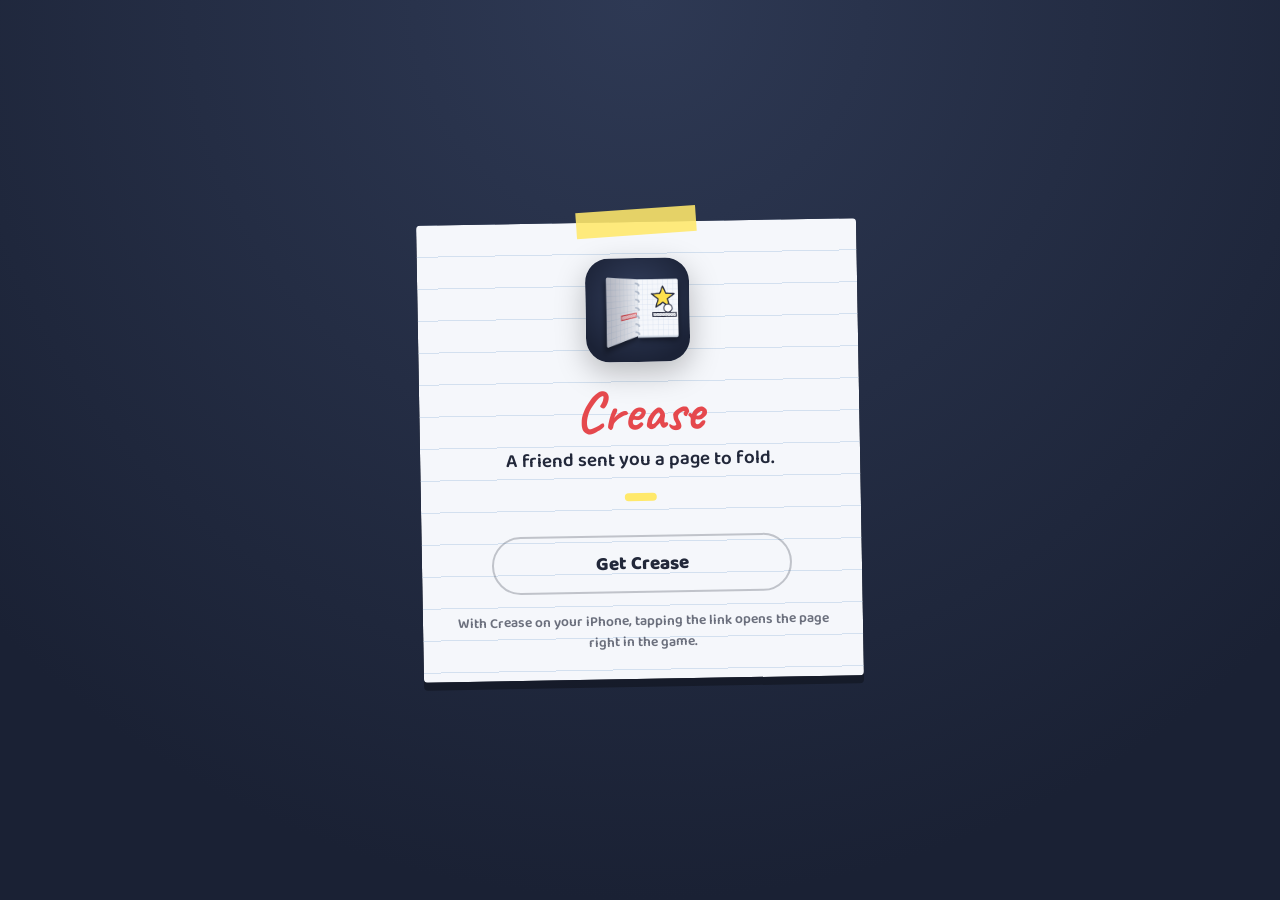
==== play/index.html @ e9d42beb "creasegame.com: home page, shared-link page, universal links file, privacy and support Co-Authored-B" ====
<!doctype html>
<html lang="en">
<head>
  <meta charset="utf-8">
  <meta name="viewport" content="width=device-width, initial-scale=1">
  <meta name="robots" content="noindex">
  <title>Crease: a page from a friend</title>
  <meta name="description" content="A friend sent you a Crease page. Open it in Crease and fold the page to reach the star.">
  <meta property="og:title" content="Crease">
  <meta property="og:description" content="A friend sent you a page. Fold the page, roll the ball, reach the star.">
  <meta property="og:image" content="https://creasegame.com/assets/og.jpg">
  <meta property="og:image:width" content="1200">
  <meta property="og:image:height" content="630">
  <meta name="twitter:card" content="summary_large_image">
  <link rel="icon" href="../assets/favicon.png">
  <link rel="apple-touch-icon" href="../assets/apple-touch-icon.png">
  <link rel="preconnect" href="https://fonts.googleapis.com">
  <link rel="preconnect" href="https://fonts.gstatic.com" crossorigin>
  <link href="https://fonts.googleapis.com/css2?family=Baloo+2:wght@600;800&family=Caveat:wght@700&display=swap" rel="stylesheet">
  <link rel="stylesheet" href="../assets/site.css">
  <style>
    body { min-height: 100vh; display: flex; align-items: center; justify-content: center; padding: 30px 16px; }
    .card { width: 100%; max-width: 440px; padding: 36px 26px 26px; text-align: center; transform: rotate(-1deg); }
    img.icon { width: 104px; height: 104px; border-radius: 24px; box-shadow: 0 10px 30px rgba(0,0,0,.25); }
    h1 { font-family: "Caveat", cursive; font-size: 56px; line-height: 1; margin: 14px 0 6px; color: var(--red); }
    .what { font-size: 19px; margin: 0 0 18px; }
    .race { display: inline-block; background: var(--sun); padding: 4px 16px; border-radius: 99px; font-weight: 800; margin-bottom: 16px; }
    a.btn { display: block; margin: 10px auto 0; max-width: 300px; padding: 13px 18px; border-radius: 99px; font-weight: 800; font-size: 19px; text-decoration: none; }
    a.open { background: var(--red); color: #fff; box-shadow: 0 5px 0 #B23237; }
    a.get { color: var(--ink); border: 2px solid rgba(34,40,58,.25); }
    p.small { font-size: 14px; opacity: .65; margin: 18px 0 0; }
  </style>
</head>
<body>
  <main class="paper card">
    <div class="tape"></div>
    <img class="icon" src="../assets/icon.png" alt="Crease app icon">
    <h1 id="title">Crease</h1>
    <p class="what" id="what">A friend sent you a page to fold.</p>
    <div class="race" id="race" hidden></div>
    <a class="btn open" id="open" href="#">Open in Crease</a>
    <a class="btn get" href="../">Get Crease</a>
    <p class="small">With Crease on your iPhone, tapping the link opens the page right in the game.</p>
  </main>
  <script>
    (function () {
      var frag = (location.hash || "").replace(/^#/, "");
      var open = document.getElementById("open");
      if (!frag) { open.style.display = "none"; return; }
      var head = frag.split("&")[0];
      var params = {};
      frag.split("&").slice(1).forEach(function (kv) {
        var p = kv.split("="); params[p[0]] = decodeURIComponent((p[1] || "").replace(/\+/g, " "));
      });
      var what = document.getElementById("what"), title = document.getElementById("title");
      var m;
      if (/^d\d+$/.test(head)) { what.textContent = "Daily Fold number " + head.slice(1) + "."; }
      else if ((m = head.match(/^w(\d+)-(\d+)$/))) { what.textContent = "World " + m[1] + ", page " + m[2] + "."; }
      else { what.textContent = "A page your friend built."; }
      if (params.t) {
        var who = params.n || "Your friend";
        var folds = params.f === "1" ? "1 fold" : (params.f || "?") + " folds";
        title.textContent = "Race my ghost";
        var race = document.getElementById("race");
        race.textContent = who + ": " + folds + ", " + (Number(params.t) / 100).toFixed(2) + "s";
        race.hidden = false;
      }
      // If the link opened here in Safari, this hands it to the app.
      open.href = "crease://open#" + frag;
    })();
  </script>
</body>
</html>
---- assets/site.css ----
:root {
  --desk: #1A2134; --desk2: #2E3954; --paper: #F5F7FB; --grid: #D3E0EF;
  --ink: #22283A; --red: #E5484D; --blue: #3E7BE0; --green: #2FA36B; --purple: #8E5BD9;
  --sun: #FFE96B; --muted: rgba(244,247,251,.7);
}
* { box-sizing: border-box; }
html { scroll-behavior: smooth; }
html { background: var(--desk); }
body { margin: 0; min-height: 100vh; color: #F4F7FB; font-family: "Baloo 2", system-ui, sans-serif; font-weight: 600; line-height: 1.5;
  background: radial-gradient(circle at 50% 0, var(--desk2), var(--desk) 900px) no-repeat, var(--desk); }
a { color: inherit; }
.wrap { max-width: 1080px; margin: 0 auto; padding: 0 20px; }
.hand { font-family: "Caveat", cursive; font-weight: 700; }

header.top { padding: 18px 0; }
header.top .wrap { display: flex; align-items: center; justify-content: space-between; }
.brand { display: flex; align-items: center; gap: 10px; text-decoration: none; font-size: 30px; }
.brand img { width: 40px; height: 40px; border-radius: 10px; }
header nav a { margin-left: 18px; text-decoration: none; color: var(--muted); }
header nav a:hover { color: #fff; }

/* Paper cards with tape */
.paper { position: relative; background: var(--paper); color: var(--ink); border-radius: 4px; box-shadow: 0 8px 0 rgba(0,0,0,.3);
  background-image: repeating-linear-gradient(transparent 0 31px, var(--grid) 31px 32px); }
.paper.grid { background-image: linear-gradient(var(--grid) 1px, transparent 1px), linear-gradient(90deg, var(--grid) 1px, transparent 1px); background-size: 26px 26px; }
.tape { position: absolute; top: -13px; left: 50%; width: 120px; height: 26px; margin-left: -60px; background: rgba(255,233,107,.88); transform: rotate(-3deg); }

/* Hero */
.hero { padding: 40px 0 70px; text-align: center; }
.logo { display: inline-flex; font-family: "Caveat", cursive; font-size: clamp(76px, 15vw, 150px); line-height: 1; perspective: 600px; }
.logo span { background: var(--paper); padding: 4px 18px 10px; box-shadow: 0 8px 0 rgba(0,0,0,.3); }
.logo .l { color: var(--red); border-radius: 14px 0 0 14px; padding-left: 26px; transform-origin: right center; animation: fold 1.6s .3s cubic-bezier(.5,1.6,.5,1) both; }
.logo .r { color: var(--ink); border-radius: 0 14px 14px 0; padding-right: 30px; }
@keyframes fold { 0% { transform: rotateY(-170deg); } 100% { transform: rotateY(0); } }
.tagline { font-family: "Caveat", cursive; font-size: clamp(26px, 4vw, 36px); color: var(--muted); margin: 18px 0 26px; }
.cta { display: inline-block; padding: 14px 28px; border-radius: 99px; background: var(--red); color: #fff; text-decoration: none; font-weight: 800; font-size: 19px;
  box-shadow: 0 5px 0 #B23237; transition: transform .15s; }
.cta:hover { transform: translateY(-2px); }
.cta.soft { background: transparent; box-shadow: none; border: 2px solid rgba(255,255,255,.35); margin-left: 10px; }
.hero-shot { margin: 46px auto 0; max-width: 900px; transform: rotate(-1deg); padding: 12px; }
.hero-shot img { width: 100%; display: block; border-radius: 6px; }

/* Sections */
section.feature { padding: 46px 0; }
.row { display: grid; grid-template-columns: 1fr 1.25fr; gap: 40px; align-items: center; }
.row.flip { grid-template-columns: 1.25fr 1fr; }
.row.flip .text { order: 2; }
.feature h2 { font-family: "Caveat", cursive; font-size: clamp(40px, 6vw, 58px); line-height: 1; margin: 0 0 12px; }
.feature p { font-size: 18px; color: var(--muted); margin: 0 0 10px; }
.shot { padding: 10px; transform: rotate(1deg); }
.row.flip .shot { transform: rotate(-1deg); }
.shot img { width: 100%; display: block; border-radius: 4px; }
.pieces { display: flex; gap: 10px; flex-wrap: wrap; margin-top: 14px; }
.chip { padding: 5px 14px; border-radius: 99px; font-size: 15px; color: #fff; }

.cards { display: grid; grid-template-columns: repeat(3, 1fr); gap: 26px; padding: 30px 0 60px; }
.cards .paper { padding: 30px 22px 22px; }
.cards .paper:nth-child(1) { transform: rotate(-1.5deg); }
.cards .paper:nth-child(2) { transform: rotate(1deg); }
.cards .paper:nth-child(3) { transform: rotate(-.5deg); }
.cards h3 { font-family: "Caveat", cursive; font-size: 36px; margin: 0 0 4px; line-height: 1.1; }
.cards p { margin: 0; font-size: 16px; }

.duo { text-align: center; padding: 30px 0 70px; }
.duo .paper { display: inline-block; max-width: 640px; padding: 30px 30px 24px; transform: rotate(-.6deg); }
.duo h2 { font-family: "Caveat", cursive; font-size: 46px; margin: 0; color: var(--purple); }
.duo p { font-size: 18px; margin: 6px 0 0; }

footer { padding: 30px 0 50px; color: var(--muted); font-size: 15px; }
footer .wrap { display: flex; gap: 20px; flex-wrap: wrap; }

/* Plain text pages */
.doc { max-width: 760px; margin: 20px auto 60px; padding: 40px 34px 30px; }
.doc h1 { font-family: "Caveat", cursive; font-size: 54px; margin: 0 0 10px; color: var(--red); line-height: 1; }
.doc h2 { font-family: "Caveat", cursive; font-size: 34px; margin: 26px 0 4px; }
.doc p, .doc li { font-size: 17px; font-weight: 500; }

@media (max-width: 760px) {
  .row, .row.flip { grid-template-columns: 1fr; gap: 20px; }
  .row.flip .text { order: 0; }
  .cards { grid-template-columns: 1fr; }
  header nav a { margin-left: 12px; font-size: 15px; }
  .cta.soft { margin: 12px 0 0; }
}
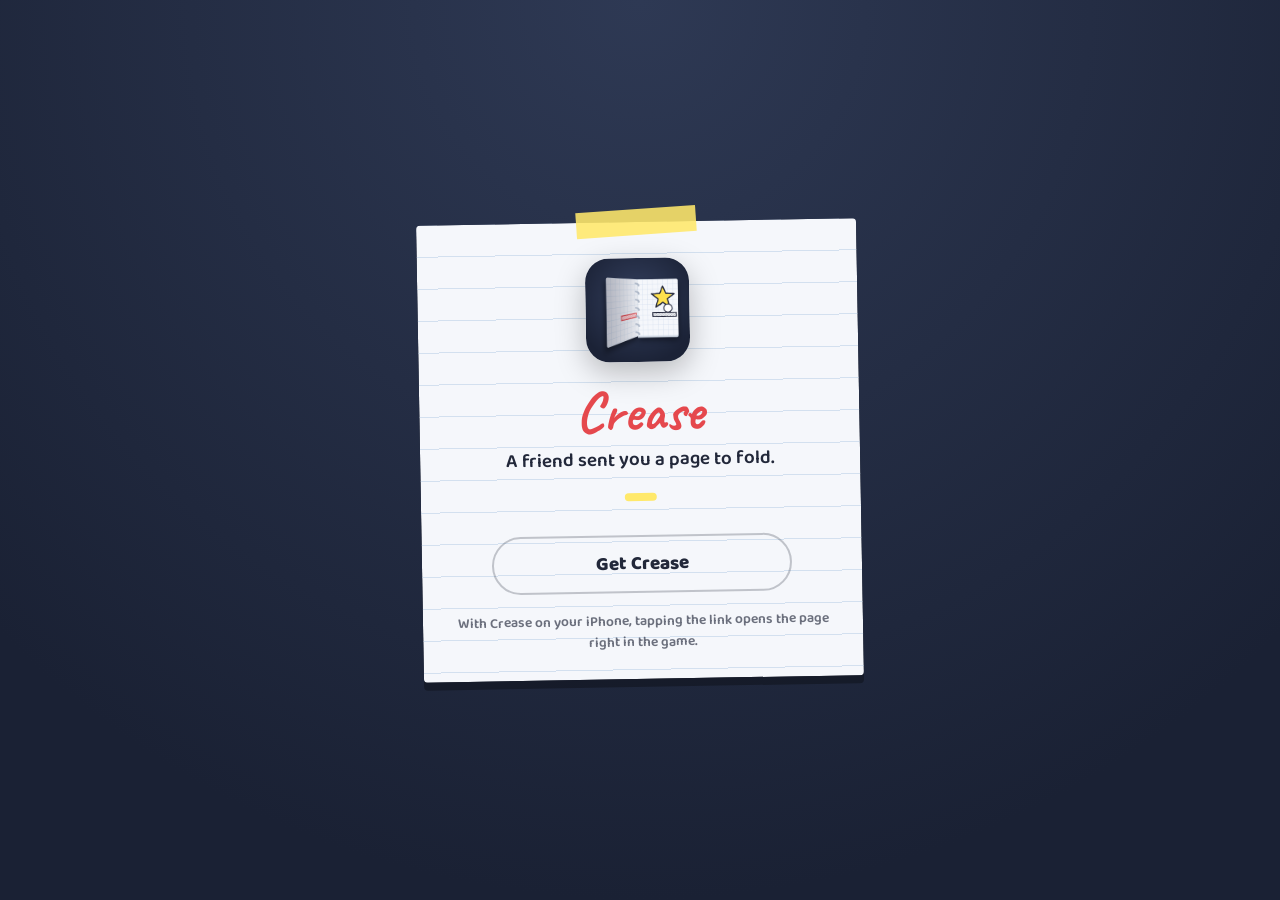
==== commit a6fd416e: "Serve the app's own fonts so headings never fall back to a serif Co-Authored-By: Claude Opus 5.5 <no" ====
--- a/play/index.html
+++ b/play/index.html
@@ -14,9 +14,6 @@
   <meta name="twitter:card" content="summary_large_image">
   <link rel="icon" href="../assets/favicon.png">
   <link rel="apple-touch-icon" href="../assets/apple-touch-icon.png">
-  <link rel="preconnect" href="https://fonts.googleapis.com">
-  <link rel="preconnect" href="https://fonts.gstatic.com" crossorigin>
-  <link href="https://fonts.googleapis.com/css2?family=Baloo+2:wght@600;800&family=Caveat:wght@700&display=swap" rel="stylesheet">
   <link rel="stylesheet" href="../assets/site.css">
   <style>
     body { min-height: 100vh; display: flex; align-items: center; justify-content: center; padding: 30px 16px; }
--- a/assets/site.css
+++ b/assets/site.css
@@ -1,3 +1,6 @@
+@font-face { font-family: "Caveat"; font-weight: 700; font-display: swap; src: url("fonts/Caveat-Bold.ttf") format("truetype"); }
+@font-face { font-family: "Baloo 2"; font-weight: 800; font-display: swap; src: url("fonts/Baloo2-ExtraBold.ttf") format("truetype"); }
+@font-face { font-family: "Baloo 2"; font-weight: 500 600; font-display: swap; src: url("fonts/Baloo2-SemiBold.ttf") format("truetype"); }
 :root {
   --desk: #1A2134; --desk2: #2E3954; --paper: #F5F7FB; --grid: #D3E0EF;
   --ink: #22283A; --red: #E5484D; --blue: #3E7BE0; --green: #2FA36B; --purple: #8E5BD9;
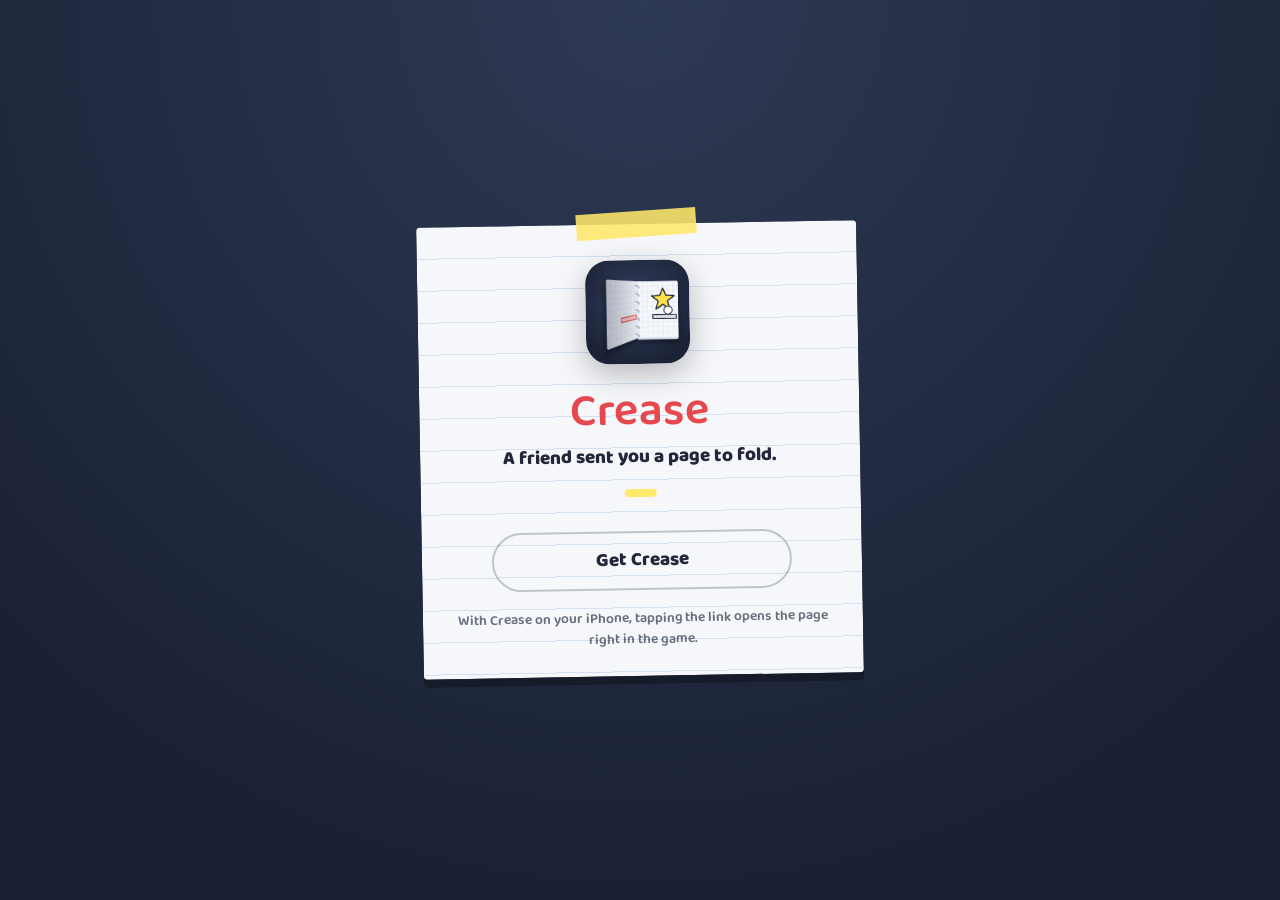
==== commit 6cbf2109: "Site type: Permanent Marker headings with Baloo 2 body text Co-Authored-By: Claude Opus 5.5 <noreply" ====
--- a/play/index.html
+++ b/play/index.html
@@ -19,8 +19,8 @@
     body { min-height: 100vh; display: flex; align-items: center; justify-content: center; padding: 30px 16px; }
     .card { width: 100%; max-width: 440px; padding: 36px 26px 26px; text-align: center; transform: rotate(-1deg); }
     img.icon { width: 104px; height: 104px; border-radius: 24px; box-shadow: 0 10px 30px rgba(0,0,0,.25); }
-    h1 { font-family: "Caveat", cursive; font-size: 56px; line-height: 1; margin: 14px 0 6px; color: var(--red); }
-    .what { font-size: 19px; margin: 0 0 18px; }
+    h1 { font-family: "Marker", "Baloo 2", sans-serif; font-weight: 400; font-size: 46px; line-height: 1.1; margin: 14px 0 6px; color: var(--red); }
+    .what { font-size: 19px; font-weight: 800; margin: 0 0 18px; }
     .race { display: inline-block; background: var(--sun); padding: 4px 16px; border-radius: 99px; font-weight: 800; margin-bottom: 16px; }
     a.btn { display: block; margin: 10px auto 0; max-width: 300px; padding: 13px 18px; border-radius: 99px; font-weight: 800; font-size: 19px; text-decoration: none; }
     a.open { background: var(--red); color: #fff; box-shadow: 0 5px 0 #B23237; }
--- a/assets/site.css
+++ b/assets/site.css
@@ -1,4 +1,4 @@
-@font-face { font-family: "Caveat"; font-weight: 700; font-display: swap; src: url("fonts/Caveat-Bold.ttf") format("truetype"); }
+@font-face { font-family: "Marker"; font-weight: 400; font-display: swap; src: url("fonts/PermanentMarker.woff2") format("woff2"); }
 @font-face { font-family: "Baloo 2"; font-weight: 800; font-display: swap; src: url("fonts/Baloo2-ExtraBold.ttf") format("truetype"); }
 @font-face { font-family: "Baloo 2"; font-weight: 500 600; font-display: swap; src: url("fonts/Baloo2-SemiBold.ttf") format("truetype"); }
 :root {
@@ -13,11 +13,11 @@
   background: radial-gradient(circle at 50% 0, var(--desk2), var(--desk) 900px) no-repeat, var(--desk); }
 a { color: inherit; }
 .wrap { max-width: 1080px; margin: 0 auto; padding: 0 20px; }
-.hand { font-family: "Caveat", cursive; font-weight: 700; }
+.hand { font-family: "Marker", "Baloo 2", sans-serif; font-weight: 400; }
 
 header.top { padding: 18px 0; }
 header.top .wrap { display: flex; align-items: center; justify-content: space-between; }
-.brand { display: flex; align-items: center; gap: 10px; text-decoration: none; font-size: 30px; }
+.brand { display: flex; align-items: center; gap: 10px; text-decoration: none; font-size: 26px; }
 .brand img { width: 40px; height: 40px; border-radius: 10px; }
 header nav a { margin-left: 18px; text-decoration: none; color: var(--muted); }
 header nav a:hover { color: #fff; }
@@ -30,12 +30,12 @@
 
 /* Hero */
 .hero { padding: 40px 0 70px; text-align: center; }
-.logo { display: inline-flex; font-family: "Caveat", cursive; font-size: clamp(76px, 15vw, 150px); line-height: 1; perspective: 600px; }
+.logo { display: inline-flex; font-family: "Marker", "Baloo 2", sans-serif; font-size: clamp(64px, 13vw, 128px); line-height: 1.15; perspective: 600px; }
 .logo span { background: var(--paper); padding: 4px 18px 10px; box-shadow: 0 8px 0 rgba(0,0,0,.3); }
 .logo .l { color: var(--red); border-radius: 14px 0 0 14px; padding-left: 26px; transform-origin: right center; animation: fold 1.6s .3s cubic-bezier(.5,1.6,.5,1) both; }
 .logo .r { color: var(--ink); border-radius: 0 14px 14px 0; padding-right: 30px; }
 @keyframes fold { 0% { transform: rotateY(-170deg); } 100% { transform: rotateY(0); } }
-.tagline { font-family: "Caveat", cursive; font-size: clamp(26px, 4vw, 36px); color: var(--muted); margin: 18px 0 26px; }
+.tagline { font-weight: 600; font-size: clamp(20px, 3vw, 26px); letter-spacing: .01em; color: var(--muted); margin: 18px 0 26px; }
 .cta { display: inline-block; padding: 14px 28px; border-radius: 99px; background: var(--red); color: #fff; text-decoration: none; font-weight: 800; font-size: 19px;
   box-shadow: 0 5px 0 #B23237; transition: transform .15s; }
 .cta:hover { transform: translateY(-2px); }
@@ -48,8 +48,8 @@
 .row { display: grid; grid-template-columns: 1fr 1.25fr; gap: 40px; align-items: center; }
 .row.flip { grid-template-columns: 1.25fr 1fr; }
 .row.flip .text { order: 2; }
-.feature h2 { font-family: "Caveat", cursive; font-size: clamp(40px, 6vw, 58px); line-height: 1; margin: 0 0 12px; }
-.feature p { font-size: 18px; color: var(--muted); margin: 0 0 10px; }
+.feature h2 { font-family: "Marker", "Baloo 2", sans-serif; font-size: clamp(34px, 5vw, 50px); line-height: 1.1; letter-spacing: .01em; margin: 0 0 12px; }
+.feature p { font-size: 19px; font-weight: 500; line-height: 1.6; color: var(--muted); margin: 0 0 10px; }
 .shot { padding: 10px; transform: rotate(1deg); }
 .row.flip .shot { transform: rotate(-1deg); }
 .shot img { width: 100%; display: block; border-radius: 4px; }
@@ -61,12 +61,12 @@
 .cards .paper:nth-child(1) { transform: rotate(-1.5deg); }
 .cards .paper:nth-child(2) { transform: rotate(1deg); }
 .cards .paper:nth-child(3) { transform: rotate(-.5deg); }
-.cards h3 { font-family: "Caveat", cursive; font-size: 36px; margin: 0 0 4px; line-height: 1.1; }
-.cards p { margin: 0; font-size: 16px; }
+.cards h3 { font-family: "Marker", "Baloo 2", sans-serif; font-size: 30px; margin: 0 0 4px; line-height: 1.1; }
+.cards p { margin: 0; font-size: 17px; font-weight: 500; line-height: 1.55; }
 
 .duo { text-align: center; padding: 30px 0 70px; }
 .duo .paper { display: inline-block; max-width: 640px; padding: 30px 30px 24px; transform: rotate(-.6deg); }
-.duo h2 { font-family: "Caveat", cursive; font-size: 46px; margin: 0; color: var(--purple); }
+.duo h2 { font-family: "Marker", "Baloo 2", sans-serif; font-size: 46px; margin: 0; color: var(--purple); }
 .duo p { font-size: 18px; margin: 6px 0 0; }
 
 footer { padding: 30px 0 50px; color: var(--muted); font-size: 15px; }
@@ -74,8 +74,8 @@
 
 /* Plain text pages */
 .doc { max-width: 760px; margin: 20px auto 60px; padding: 40px 34px 30px; }
-.doc h1 { font-family: "Caveat", cursive; font-size: 54px; margin: 0 0 10px; color: var(--red); line-height: 1; }
-.doc h2 { font-family: "Caveat", cursive; font-size: 34px; margin: 26px 0 4px; }
+.doc h1 { font-family: "Marker", "Baloo 2", sans-serif; font-size: 54px; margin: 0 0 10px; color: var(--red); line-height: 1; }
+.doc h2 { font-family: "Marker", "Baloo 2", sans-serif; font-size: 34px; margin: 26px 0 4px; }
 .doc p, .doc li { font-size: 17px; font-weight: 500; }
 
 @media (max-width: 760px) {
@@ -85,3 +85,6 @@
   header nav a { margin-left: 12px; font-size: 15px; }
   .cta.soft { margin: 12px 0 0; }
 }
+h1, h2, h3, .logo, .hand { font-weight: 400; }
+.doc h2 { font-size: 28px; } .doc h1 { font-size: 46px; }
+.logo .l { padding-right: 4px; } .logo .r { padding-left: 4px; }
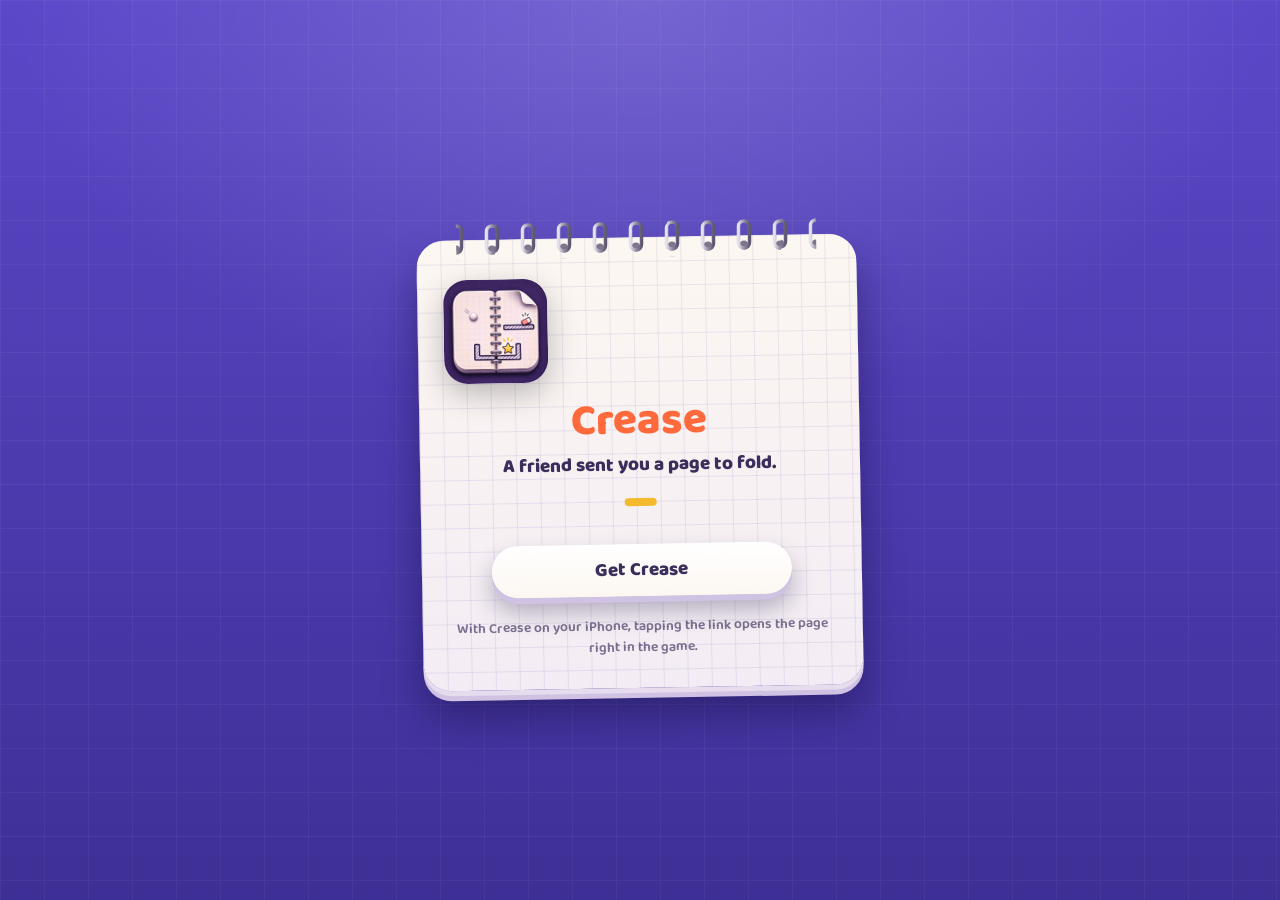
==== commit 94023de6: "Redesign the site to match the new notebook look and icon" ====
--- a/play/index.html
+++ b/play/index.html
@@ -17,26 +17,23 @@
   <link rel="stylesheet" href="../assets/site.css">
   <style>
     body { min-height: 100vh; display: flex; align-items: center; justify-content: center; padding: 30px 16px; }
-    .card { width: 100%; max-width: 440px; padding: 36px 26px 26px; text-align: center; transform: rotate(-1deg); }
+    .card { width: 100%; max-width: 440px; padding: 40px 26px 30px; text-align: center; transform: rotate(-1deg); }
     img.icon { width: 104px; height: 104px; border-radius: 24px; box-shadow: 0 10px 30px rgba(0,0,0,.25); }
-    h1 { font-family: "Marker", "Baloo 2", sans-serif; font-weight: 400; font-size: 46px; line-height: 1.1; margin: 14px 0 6px; color: var(--red); }
+    h1 { font-weight: 800; font-size: 44px; line-height: 1.1; margin: 16px 0 6px; color: var(--coral); }
     .what { font-size: 19px; font-weight: 800; margin: 0 0 18px; }
-    .race { display: inline-block; background: var(--sun); padding: 4px 16px; border-radius: 99px; font-weight: 800; margin-bottom: 16px; }
-    a.btn { display: block; margin: 10px auto 0; max-width: 300px; padding: 13px 18px; border-radius: 99px; font-weight: 800; font-size: 19px; text-decoration: none; }
-    a.open { background: var(--red); color: #fff; box-shadow: 0 5px 0 #B23237; }
-    a.get { color: var(--ink); border: 2px solid rgba(34,40,58,.25); }
-    p.small { font-size: 14px; opacity: .65; margin: 18px 0 0; }
+    .race { display: inline-block; background: var(--gold); padding: 4px 16px; border-radius: 99px; font-weight: 800; margin-bottom: 16px; }
+    a.btn { display: flex; justify-content: center; margin: 14px auto 0; max-width: 300px; }
+    p.small { font-size: 14px; color: var(--ink-soft); margin: 20px 0 0; }
   </style>
 </head>
 <body>
-  <main class="paper card">
-    <div class="tape"></div>
+  <main class="page spiral card">
     <img class="icon" src="../assets/icon.png" alt="Crease app icon">
     <h1 id="title">Crease</h1>
     <p class="what" id="what">A friend sent you a page to fold.</p>
     <div class="race" id="race" hidden></div>
-    <a class="btn open" id="open" href="#">Open in Crease</a>
-    <a class="btn get" href="../">Get Crease</a>
+    <a class="btn" id="open" href="#">Open in Crease</a>
+    <a class="btn paper-btn" href="../">Get Crease</a>
     <p class="small">With Crease on your iPhone, tapping the link opens the page right in the game.</p>
   </main>
   <script>
--- a/assets/site.css
+++ b/assets/site.css
@@ -1,90 +1,148 @@
-@font-face { font-family: "Marker"; font-weight: 400; font-display: swap; src: url("fonts/PermanentMarker.woff2") format("woff2"); }
+/* Crease: the notebook from the app icon, on a deep purple desk. */
 @font-face { font-family: "Baloo 2"; font-weight: 800; font-display: swap; src: url("fonts/Baloo2-ExtraBold.ttf") format("truetype"); }
 @font-face { font-family: "Baloo 2"; font-weight: 500 600; font-display: swap; src: url("fonts/Baloo2-SemiBold.ttf") format("truetype"); }
+@font-face { font-family: "Caveat"; font-weight: 700; font-display: swap; src: url("fonts/Caveat-Bold.ttf") format("truetype"); }
+
 :root {
-  --desk: #1A2134; --desk2: #2E3954; --paper: #F5F7FB; --grid: #D3E0EF;
-  --ink: #22283A; --red: #E5484D; --blue: #3E7BE0; --green: #2FA36B; --purple: #8E5BD9;
-  --sun: #FFE96B; --muted: rgba(244,247,251,.7);
+  --desk-top: #5B48C9; --desk-mid: #3E2F96; --desk-bottom: #241A5C; --shadow: #150D3A;
+  --paper: #FCF7F1; --paper-shade: #F3ECF4; --edge1: #E6DCEE; --edge2: #CFC2E2; --grid: rgba(117,100,184,.13);
+  --ink: #3B2E5A; --ink-soft: rgba(59,46,90,.66);
+  --coral: #FF6A3D; --coral-lip: #C9431B; --blue: #3E7BE0; --green: #2FA36B; --orange: #F29A00; --pink: #E0457B; --purple: #8A5BD6; --gold: #F5B92E;
+  --ring: #8F88A0;
 }
 * { box-sizing: border-box; }
-html { scroll-behavior: smooth; }
-html { background: var(--desk); }
-body { margin: 0; min-height: 100vh; color: #F4F7FB; font-family: "Baloo 2", system-ui, sans-serif; font-weight: 600; line-height: 1.5;
-  background: radial-gradient(circle at 50% 0, var(--desk2), var(--desk) 900px) no-repeat, var(--desk); }
+html { scroll-behavior: smooth; background: var(--desk-bottom); }
+body {
+  margin: 0; min-height: 100vh; color: #fff; font-family: "Baloo 2", system-ui, sans-serif; font-weight: 600; line-height: 1.5;
+  background:
+    radial-gradient(ellipse 900px 600px at 50% 0, rgba(255,255,255,.16), transparent 70%),
+    linear-gradient(rgba(255,255,255,.045) 1px, transparent 1px) 0 0 / 44px 44px,
+    linear-gradient(90deg, rgba(255,255,255,.045) 1px, transparent 1px) 0 0 / 44px 44px,
+    linear-gradient(180deg, var(--desk-top) 0, var(--desk-mid) 900px, var(--desk-bottom) 2200px, #1B1347 100%);
+  -webkit-font-smoothing: antialiased;
+}
 a { color: inherit; }
-.wrap { max-width: 1080px; margin: 0 auto; padding: 0 20px; }
-.hand { font-family: "Marker", "Baloo 2", sans-serif; font-weight: 400; }
+img { max-width: 100%; height: auto; display: block; }
+.wrap { max-width: 1120px; margin: 0 auto; padding: 0 16px; }
+.hand { font-family: "Caveat", "Baloo 2", cursive; font-weight: 700; }
+h1, h2, h3 { font-weight: 800; line-height: 1.1; margin: 0; }
 
-header.top { padding: 18px 0; }
-header.top .wrap { display: flex; align-items: center; justify-content: space-between; }
-.brand { display: flex; align-items: center; gap: 10px; text-decoration: none; font-size: 26px; }
-.brand img { width: 40px; height: 40px; border-radius: 10px; }
-header nav a { margin-left: 18px; text-decoration: none; color: var(--muted); }
-header nav a:hover { color: #fff; }
+/* Gold sparkles scattered on the desk */
+.sparkles { position: absolute; inset: 0; pointer-events: none; overflow: hidden; }
+.sparkles i { position: absolute; width: 18px; height: 18px; background: var(--gold); opacity: .85;
+  clip-path: polygon(50% 0, 62% 38%, 100% 50%, 62% 62%, 50% 100%, 38% 62%, 0 50%, 38% 38%); animation: bob 5s ease-in-out infinite; }
+.sparkles i.dot { width: 9px; height: 9px; border-radius: 50%; clip-path: none; opacity: .5; }
+@keyframes bob { 50% { transform: translateY(-8px) rotate(8deg); } }
 
-/* Paper cards with tape */
-.paper { position: relative; background: var(--paper); color: var(--ink); border-radius: 4px; box-shadow: 0 8px 0 rgba(0,0,0,.3);
-  background-image: repeating-linear-gradient(transparent 0 31px, var(--grid) 31px 32px); }
-.paper.grid { background-image: linear-gradient(var(--grid) 1px, transparent 1px), linear-gradient(90deg, var(--grid) 1px, transparent 1px); background-size: 26px 26px; }
-.tape { position: absolute; top: -13px; left: 50%; width: 120px; height: 26px; margin-left: -60px; background: rgba(255,233,107,.88); transform: rotate(-3deg); }
+/* Header */
+header.top { padding: 16px 0; position: relative; z-index: 2; }
+header.top .wrap { display: flex; align-items: center; justify-content: space-between; gap: 12px; }
+.brand { display: flex; align-items: center; gap: 10px; text-decoration: none; font-size: 26px; font-weight: 800; }
+.brand img { width: 42px; height: 42px; border-radius: 11px; box-shadow: 0 6px 14px rgba(21,13,58,.4); }
+header nav { display: flex; gap: 8px; flex-wrap: wrap; justify-content: flex-end; }
+
+/* Chunky buttons and chips, like the app */
+.btn { display: inline-flex; align-items: center; gap: 10px; text-decoration: none; font-weight: 800; font-size: 19px;
+  padding: 12px 26px; border-radius: 999px; color: #fff; background: linear-gradient(#FF7C54, var(--coral));
+  box-shadow: 0 6px 0 var(--coral-lip), 0 14px 24px rgba(21,13,58,.35); transition: transform .12s, box-shadow .12s; }
+.btn:hover { transform: translateY(-2px); }
+.btn:active { transform: translateY(5px); box-shadow: 0 1px 0 var(--coral-lip), 0 6px 12px rgba(21,13,58,.3); }
+.btn.paper-btn { color: var(--ink); background: linear-gradient(#fff, var(--paper)); box-shadow: 0 6px 0 var(--edge2), 0 14px 24px rgba(21,13,58,.3); }
+.btn.paper-btn:active { box-shadow: 0 1px 0 var(--edge2); }
+.btn svg { width: 22px; height: 22px; flex: none; }
+.chip { display: inline-flex; align-items: center; gap: 6px; padding: 5px 14px; border-radius: 999px; font-size: 15px; font-weight: 800;
+  color: var(--ink); text-decoration: none; background: linear-gradient(#fff, var(--paper)); box-shadow: 0 3px 0 var(--edge2), 0 8px 14px rgba(21,13,58,.25); }
+.chip.on { color: #fff; }
+.chip .dot { width: 10px; height: 10px; border-radius: 50%; }
+
+/* A notebook page: cream grid paper, pages peeking out underneath */
+.page { position: relative; color: var(--ink); border-radius: 28px; padding: 34px;
+  background:
+    linear-gradient(var(--grid) 1px, transparent 1px) 0 0 / 24px 24px,
+    linear-gradient(90deg, var(--grid) 1px, transparent 1px) 0 0 / 24px 24px,
+    linear-gradient(var(--paper), var(--paper-shade));
+  box-shadow: 0 5px 0 var(--edge1), 0 10px 0 var(--edge2), 0 26px 40px rgba(21,13,58,.45); }
+.page.spiral { margin-top: 26px; }
+.page.spiral::before { content: ""; position: absolute; left: 40px; right: 40px; top: -16px; height: 36px;
+  background: url("data:image/svg+xml,%3Csvg xmlns='http://www.w3.org/2000/svg' width='36' height='36'%3E%3Cdefs%3E%3ClinearGradient id='g' x1='0' x2='1'%3E%3Cstop offset='0' stop-color='%23E4E0EC'/%3E%3Cstop offset='.55' stop-color='%238F88A0'/%3E%3Cstop offset='1' stop-color='%235E5873'/%3E%3C/linearGradient%3E%3C/defs%3E%3Ccircle cx='18' cy='26' r='4.5' fill='%23150D3A' fill-opacity='.55'/%3E%3Crect x='12.5' y='2' width='11' height='27' rx='5.5' fill='none' stroke='url(%23g)' stroke-width='3.5'/%3E%3C/svg%3E") center top / 36px 36px repeat-x; }
 
 /* Hero */
-.hero { padding: 40px 0 70px; text-align: center; }
-.logo { display: inline-flex; font-family: "Marker", "Baloo 2", sans-serif; font-size: clamp(64px, 13vw, 128px); line-height: 1.15; perspective: 600px; }
-.logo span { background: var(--paper); padding: 4px 18px 10px; box-shadow: 0 8px 0 rgba(0,0,0,.3); }
-.logo .l { color: var(--red); border-radius: 14px 0 0 14px; padding-left: 26px; transform-origin: right center; animation: fold 1.6s .3s cubic-bezier(.5,1.6,.5,1) both; }
-.logo .r { color: var(--ink); border-radius: 0 14px 14px 0; padding-right: 30px; }
-@keyframes fold { 0% { transform: rotateY(-170deg); } 100% { transform: rotateY(0); } }
-.tagline { font-weight: 600; font-size: clamp(20px, 3vw, 26px); letter-spacing: .01em; color: var(--muted); margin: 18px 0 26px; }
-.cta { display: inline-block; padding: 14px 28px; border-radius: 99px; background: var(--red); color: #fff; text-decoration: none; font-weight: 800; font-size: 19px;
-  box-shadow: 0 5px 0 #B23237; transition: transform .15s; }
-.cta:hover { transform: translateY(-2px); }
-.cta.soft { background: transparent; box-shadow: none; border: 2px solid rgba(255,255,255,.35); margin-left: 10px; }
-.hero-shot { margin: 46px auto 0; max-width: 900px; transform: rotate(-1deg); padding: 12px; }
-.hero-shot img { width: 100%; display: block; border-radius: 6px; }
+.hero { position: relative; text-align: center; padding: 24px 0 40px; }
+.logo { display: inline-flex; margin: 18px auto 0; filter: drop-shadow(0 18px 24px rgba(21,13,58,.45)); position: relative; }
+.logo .l, .logo .r { font-weight: 800; font-size: clamp(64px, 15vw, 132px); line-height: 1; padding: 10px 26px 18px;
+  background:
+    linear-gradient(var(--grid) 1px, transparent 1px) 0 0 / 22px 22px,
+    linear-gradient(90deg, var(--grid) 1px, transparent 1px) 0 0 / 22px 22px,
+    var(--paper);
+  box-shadow: 0 5px 0 var(--edge1), 0 10px 0 var(--edge2); }
+.logo .l { color: var(--coral); border-radius: 26px 4px 4px 26px; text-shadow: 0 5px 0 rgba(201,67,27,.25);
+  background-color: var(--paper-shade); transform-origin: right center; animation: fold 1.4s cubic-bezier(.3,1.4,.5,1) .2s both; }
+.logo .r { color: var(--ink); border-radius: 4px 26px 26px 4px; text-shadow: 0 5px 0 rgba(59,46,90,.18); }
+.logo .rings { position: absolute; left: 50%; top: 8%; bottom: 16%; width: 34px; margin-left: -17px; z-index: 2; background: url("data:image/svg+xml,%3Csvg xmlns='http://www.w3.org/2000/svg' width='34' height='24'%3E%3Cdefs%3E%3ClinearGradient id='g' x1='0' y1='0' x2='0' y2='1'%3E%3Cstop offset='0' stop-color='%23E4E0EC'/%3E%3Cstop offset='.55' stop-color='%238F88A0'/%3E%3Cstop offset='1' stop-color='%235E5873'/%3E%3C/linearGradient%3E%3C/defs%3E%3Ccircle cx='5' cy='12' r='3.2' fill='%23150D3A' fill-opacity='.5'/%3E%3Ccircle cx='29' cy='12' r='3.2' fill='%23150D3A' fill-opacity='.5'/%3E%3Crect x='3' y='6.5' width='28' height='11' rx='5.5' fill='none' stroke='url(%23g)' stroke-width='3.2'/%3E%3C/svg%3E") center / 34px 24px repeat-y; animation: rings .4s 1.3s both; }
+@keyframes rings { from { opacity: 0; } }
+@keyframes fold { from { transform: perspective(700px) rotateY(-170deg); } }
+.tagline { font-size: clamp(19px, 3.6vw, 26px); font-weight: 800; margin: 26px 0 6px; text-shadow: 0 2px 0 rgba(21,13,58,.5); }
+.sub { color: rgba(255,255,255,.82); max-width: 560px; margin: 0 auto 26px; font-size: 18px; }
+.ctas { display: flex; gap: 14px; justify-content: center; flex-wrap: wrap; }
 
-/* Sections */
-section.feature { padding: 46px 0; }
+/* A phone, on its side, showing the game */
+.phone { position: relative; margin: 52px auto 0; max-width: 980px; padding: 14px; border-radius: 52px;
+  background: linear-gradient(145deg, #2a2440, #0e0b1a); box-shadow: inset 0 0 0 2px rgba(255,255,255,.12), 0 40px 70px rgba(21,13,58,.6); }
+.phone img { border-radius: 40px; width: 100%; }
+.phone.small { max-width: 520px; padding: 9px; border-radius: 34px; margin: 0; }
+.phone.small img { border-radius: 26px; }
+
+/* Feature sections */
+section.feature { position: relative; padding: 46px 0; }
 .row { display: grid; grid-template-columns: 1fr 1.25fr; gap: 40px; align-items: center; }
-.row.flip { grid-template-columns: 1.25fr 1fr; }
 .row.flip .text { order: 2; }
-.feature h2 { font-family: "Marker", "Baloo 2", sans-serif; font-size: clamp(34px, 5vw, 50px); line-height: 1.1; letter-spacing: .01em; margin: 0 0 12px; }
-.feature p { font-size: 19px; font-weight: 500; line-height: 1.6; color: var(--muted); margin: 0 0 10px; }
-.shot { padding: 10px; transform: rotate(1deg); }
-.row.flip .shot { transform: rotate(-1deg); }
-.shot img { width: 100%; display: block; border-radius: 4px; }
-.pieces { display: flex; gap: 10px; flex-wrap: wrap; margin-top: 14px; }
-.chip { padding: 5px 14px; border-radius: 99px; font-size: 15px; color: #fff; }
+.text h2 { font-size: clamp(32px, 5vw, 46px); margin-bottom: 12px; text-shadow: 0 3px 0 rgba(21,13,58,.35); }
+.text p { font-size: 18px; color: rgba(255,255,255,.86); margin: 0 0 12px; }
+.text .chips { display: flex; flex-wrap: wrap; gap: 10px; margin-top: 18px; }
+.tilt-l { transform: rotate(-2deg); } .tilt-r { transform: rotate(2deg); }
 
+/* Cards that look like pages torn from the notebook */
 .cards { display: grid; grid-template-columns: repeat(3, 1fr); gap: 26px; padding: 30px 0 60px; }
-.cards .paper { padding: 30px 22px 22px; }
-.cards .paper:nth-child(1) { transform: rotate(-1.5deg); }
-.cards .paper:nth-child(2) { transform: rotate(1deg); }
-.cards .paper:nth-child(3) { transform: rotate(-.5deg); }
-.cards h3 { font-family: "Marker", "Baloo 2", sans-serif; font-size: 30px; margin: 0 0 4px; line-height: 1.1; }
-.cards p { margin: 0; font-size: 17px; font-weight: 500; line-height: 1.55; }
+.cards .page { padding: 28px 26px 26px; }
+.cards .page:nth-child(1) { transform: rotate(-1.5deg); } .cards .page:nth-child(3) { transform: rotate(1.5deg); }
+.cards h3 { font-size: 28px; margin: 6px 0 8px; }
+.cards p { margin: 0; color: var(--ink-soft); font-size: 17px; }
+.badge { width: 50px; height: 50px; border-radius: 50%; display: grid; place-items: center; color: #fff; }
+.badge svg { width: 24px; height: 24px; }
 
-.duo { text-align: center; padding: 30px 0 70px; }
-.duo .paper { display: inline-block; max-width: 640px; padding: 30px 30px 24px; transform: rotate(-.6deg); }
-.duo h2 { font-family: "Marker", "Baloo 2", sans-serif; font-size: 46px; margin: 0; color: var(--purple); }
-.duo p { font-size: 18px; margin: 6px 0 0; }
+/* Paper styles strip */
+.papers { display: grid; grid-template-columns: repeat(4, 1fr); gap: 18px; margin-top: 28px; }
+.papers figure { margin: 0; }
+.papers img { border-radius: 18px; box-shadow: 0 6px 0 rgba(0,0,0,.25), 0 18px 30px rgba(21,13,58,.4); }
+.papers figcaption { text-align: center; margin-top: 12px; font-weight: 800; font-size: 18px; }
 
-footer { padding: 30px 0 50px; color: var(--muted); font-size: 15px; }
-footer .wrap { display: flex; gap: 20px; flex-wrap: wrap; }
+/* The big closing page */
+.closing { text-align: center; padding: 48px 34px; }
+.closing h2 { font-size: clamp(32px, 5vw, 48px); margin-bottom: 8px; }
+.closing p { color: var(--ink-soft); font-size: 18px; max-width: 560px; margin: 0 auto 24px; }
+.closing img.icon { width: 120px; height: 120px; border-radius: 28px; margin: 0 auto 16px; box-shadow: 0 14px 28px rgba(21,13,58,.35); }
 
-/* Plain text pages */
-.doc { max-width: 760px; margin: 20px auto 60px; padding: 40px 34px 30px; }
-.doc h1 { font-family: "Marker", "Baloo 2", sans-serif; font-size: 54px; margin: 0 0 10px; color: var(--red); line-height: 1; }
-.doc h2 { font-family: "Marker", "Baloo 2", sans-serif; font-size: 34px; margin: 26px 0 4px; }
-.doc p, .doc li { font-size: 17px; font-weight: 500; }
+footer { padding: 34px 0 44px; color: rgba(255,255,255,.7); }
+footer .wrap { display: flex; gap: 20px; flex-wrap: wrap; align-items: center; justify-content: center; }
+footer a { text-decoration: none; } footer a:hover { color: #fff; }
 
-@media (max-width: 760px) {
-  .row, .row.flip { grid-template-columns: 1fr; gap: 20px; }
+/* Documents (support, privacy) */
+.doc { max-width: 780px; margin: 30px auto 0; }
+.doc h1 { font-size: 44px; color: var(--coral); margin-bottom: 14px; }
+.doc h2 { font-size: 24px; margin: 26px 0 6px; }
+.doc p, .doc li { font-size: 18px; color: var(--ink); }
+.doc a { color: var(--blue); }
+
+@media (max-width: 820px) {
+  .row, .row.flip { grid-template-columns: 1fr; gap: 24px; }
   .row.flip .text { order: 0; }
   .cards { grid-template-columns: 1fr; }
-  header nav a { margin-left: 12px; font-size: 15px; }
-  .cta.soft { margin: 12px 0 0; }
+  .cards .page:nth-child(n) { transform: none; }
+  .papers { grid-template-columns: repeat(2, 1fr); }
+  .page { padding: 26px 20px; border-radius: 22px; }
+  .page.spiral::before { left: 20px; right: 20px; }
+  .phone { border-radius: 30px; padding: 8px; } .phone img { border-radius: 24px; }
+  header nav .chip { padding: 4px 10px; font-size: 14px; }
+  header nav .chip:not(:last-child) { display: none; }
 }
-h1, h2, h3, .logo, .hand { font-weight: 400; }
-.doc h2 { font-size: 28px; } .doc h1 { font-size: 46px; }
-.logo .l { padding-right: 4px; } .logo .r { padding-left: 4px; }
+@media (prefers-reduced-motion: reduce) { .logo .l, .sparkles i { animation: none; } }
